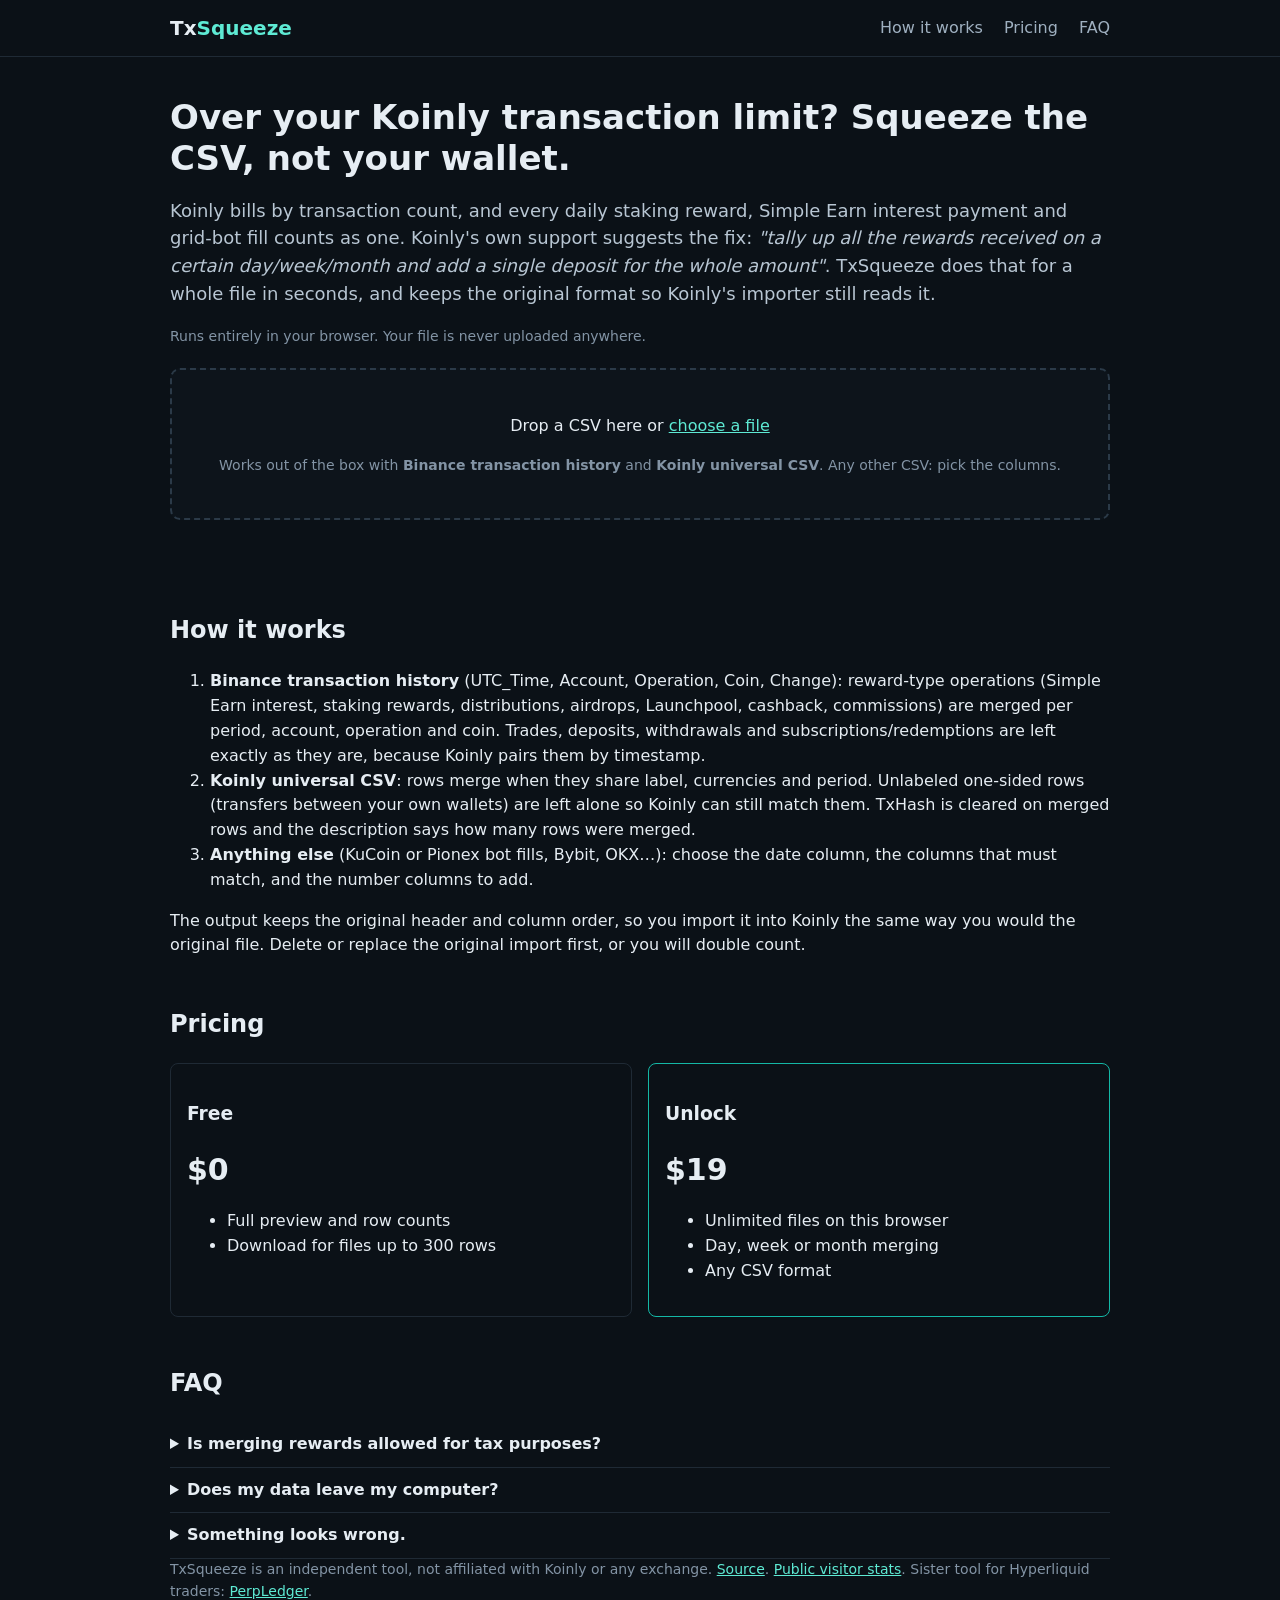
==== docs/index.html @ 69caf023 "TxSqueeze: merge reward/bot rows by period, format-preserving Co-Authored-By: Claude Opus 5.5 <norep" ====
<!doctype html>
<html lang="en">
<head>
<meta charset="utf-8">
<meta name="viewport" content="width=device-width, initial-scale=1">
<title>TxSqueeze — cut your Koinly transaction count (merge staking rewards and bot trades by day)</title>
<meta name="description" content="Over your Koinly transaction limit because of daily staking rewards or trading-bot fills? TxSqueeze merges them into daily, weekly or monthly rows in your browser and keeps the file format Koinly already reads (Binance transaction history, Koinly universal CSV, or any CSV).">
<meta property="og:title" content="TxSqueeze — cut your Koinly transaction count">
<meta property="og:description" content="Merge daily staking rewards and bot fills into one row per day, week or month. Same file format, fewer transactions, cheaper plan. Runs in your browser.">
<link rel="stylesheet" href="style.css">
</head>
<body>
<header>
  <div class="wrap">
    <div class="brand">Tx<span>Squeeze</span></div>
    <nav><a href="#how">How it works</a> <a href="#pricing">Pricing</a> <a href="#faq">FAQ</a></nav>
  </div>
</header>

<main class="wrap">
<section class="hero">
  <h1>Over your Koinly transaction limit? Squeeze the CSV, not your wallet.</h1>
  <p class="lead">Koinly bills by transaction count, and every daily staking reward, Simple Earn interest payment and grid-bot fill counts as one. Koinly's own support suggests the fix: <i>"tally up all the rewards received on a certain day/week/month and add a single deposit for the whole amount"</i>. TxSqueeze does that for a whole file in seconds, and keeps the original format so Koinly's importer still reads it.</p>
  <p class="muted">Runs entirely in your browser. Your file is never uploaded anywhere.</p>

  <div class="drop" id="drop">
    <input type="file" id="file" accept=".csv,text/csv">
    <p>Drop a CSV here or <label for="file" class="link">choose a file</label></p>
    <p class="muted">Works out of the box with <b>Binance transaction history</b> and <b>Koinly universal CSV</b>. Any other CSV: pick the columns.</p>
  </div>
  <div id="status"></div>
</section>

<section id="setup" hidden>
  <h2>What to merge <small id="detected"></small></h2>
  <div class="grid2">
    <label>Date column <select id="dateCol"></select></label>
    <label>Merge period
      <select id="period"><option value="day" selected>Per day</option><option value="week">Per week (Mon–Sun)</option><option value="month">Per month</option></select>
    </label>
  </div>
  <p class="muted">Rows merge when they fall in the same period and have the same value in every <b>keep-apart</b> column. Numbers in <b>sum</b> columns are added. Other columns keep the last row's value.</p>
  <div class="scroll"><table class="t small" id="cols"></table></div>
  <div class="grid2">
    <label>Only merge rows where <select id="filterCol"><option value="">(all rows)</option></select></label>
    <label>matches <input id="filterRe" placeholder="regex, e.g. interest|reward|staking"></label>
  </div>
  <p><button id="run" type="button">Squeeze</button></p>
</section>

<section id="out" hidden>
  <h2>Result</h2>
  <div id="result"></div>
  <h3>Preview <small id="pvinfo"></small></h3>
  <div class="scroll"><table class="t small" id="preview"></table></div>
  <div class="dl">
    <button id="dl" class="locked">Download squeezed CSV</button>
  </div>

  <div id="pay" class="pay">
    <h3>Unlock the download: $19, one time</h3>
    <p>Compare that with Koinly's extra-transaction pricing (about $10 per 1,000 above 10,000, or the jump from one plan to the next).</p>
    <p>Send <b>19 USDT or 19 USDC</b> on <b>Arbitrum One</b> to:</p>
    <p class="addr"><code id="payto">0x36c37d1b47737ba2b2a2cf1b5bc38509516b222f</code> <button id="copy" type="button">copy</button></p>
    <p class="muted">Only Arbitrum One: USDT (0xFd08…Cbb9) or native USDC (0xaf88…5831). Binance, OKX, Bybit and most exchanges can withdraw USDT/USDC on the Arbitrum One network directly. Other chains or tokens cannot be credited.</p>
    <p>Then paste the transaction hash. The page checks the transfer on-chain and unlocks downloads on this browser.</p>
    <div class="row"><input id="tx" placeholder="0x… Arbitrum transaction hash" spellcheck="false"><button id="verify" type="button">Verify payment</button></div>
    <details id="codebox"><summary>Have an unlock code?</summary><div class="row"><input id="code" placeholder="TS-XXXXXXXX" spellcheck="false"><button id="redeem" type="button">Redeem</button></div></details>
    <div id="paystatus"></div>
    <p class="muted">Small files are free: if your original file has 300 rows or fewer, the download is unlocked.</p>
  </div>
</section>

<section id="how">
  <h2>How it works</h2>
  <ol>
    <li><b>Binance transaction history</b> (UTC_Time, Account, Operation, Coin, Change): reward-type operations (Simple Earn interest, staking rewards, distributions, airdrops, Launchpool, cashback, commissions) are merged per period, account, operation and coin. Trades, deposits, withdrawals and subscriptions/redemptions are left exactly as they are, because Koinly pairs them by timestamp.</li>
    <li><b>Koinly universal CSV</b>: rows merge when they share label, currencies and period. Unlabeled one-sided rows (transfers between your own wallets) are left alone so Koinly can still match them. TxHash is cleared on merged rows and the description says how many rows were merged.</li>
    <li><b>Anything else</b> (KuCoin or Pionex bot fills, Bybit, OKX…): choose the date column, the columns that must match, and the number columns to add.</li>
  </ol>
  <p>The output keeps the original header and column order, so you import it into Koinly the same way you would the original file. Delete or replace the original import first, or you will double count.</p>
</section>

<section id="pricing">
  <h2>Pricing</h2>
  <div class="cards">
    <div class="card"><h3>Free</h3><p class="price">$0</p><ul><li>Full preview and row counts</li><li>Download for files up to 300 rows</li></ul></div>
    <div class="card hi"><h3>Unlock</h3><p class="price">$19</p><ul><li>Unlimited files on this browser</li><li>Day, week or month merging</li><li>Any CSV format</li></ul></div>
  </div>
</section>

<section id="faq">
  <h2>FAQ</h2>
  <details><summary>Is merging rewards allowed for tax purposes?</summary><p>Koinly's support team recommends it on its own forum for exactly this problem (<a href="https://discuss.koinly.io/t/staking-rewards-create-too-many-transactions/15427">example</a>, <a href="https://discuss.koinly.io/t/you-have-exceeded-the-total-number-of-transactions-allowed-on-your-account/13294">example</a>). Daily merging keeps each day's income at that day's prices; weekly or monthly merging is coarser. Rules differ by country, and this is not tax advice. If in doubt, ask your accountant which period to use.</p></details>
  <details><summary>Does my data leave my computer?</summary><p>No. The CSV is parsed and merged by JavaScript in this page. You can check the <a href="https://github.com/swarm-t3/txsqueeze">source</a> or disconnect from the internet after the page loads.</p></details>
  <details><summary>Something looks wrong.</summary><p><a href="https://github.com/swarm-t3/txsqueeze/issues">Open an issue</a> or <a href="mailto:megafi.app1+txsqueeze@gmail.com">email us</a>. If a paid squeeze doesn't work for your file and we can't fix it, we refund.</p></details>
</section>
</main>
<footer class="wrap muted">TxSqueeze is an independent tool, not affiliated with Koinly or any exchange. <a href="https://github.com/swarm-t3/txsqueeze">Source</a>. <a href="https://txsqueeze.goatcounter.com/">Public visitor stats</a>. Sister tool for Hyperliquid traders: <a href="https://swarm-t3.github.io/perpledger/">PerpLedger</a>.</footer>
<script data-goatcounter="https://txsqueeze.goatcounter.com/count" async src="//gc.zgo.at/count.js"></script>
<script src="app.js"></script>
</body>
</html>
---- docs/style.css ----
*{box-sizing:border-box}
body{margin:0;font:16px/1.55 system-ui,-apple-system,Segoe UI,Roboto,sans-serif;color:#e6edf3;background:#0b1117}
a{color:#5eead4}
.wrap{max-width:980px;margin:0 auto;padding:0 20px}
header{border-bottom:1px solid #1f2a35}
header .wrap{display:flex;justify-content:space-between;align-items:center;height:56px}
.brand{font-weight:800;font-size:20px}.brand span{color:#5eead4}
nav a{margin-left:16px;color:#9fb0c0;text-decoration:none}
h1{font-size:34px;line-height:1.2;margin:40px 0 12px}
h2{margin-top:48px}
.lead{color:#b8c6d3;font-size:18px}
.deadline{background:#3b2a07;border:1px solid #a16207;color:#fde68a;padding:8px 12px;border-radius:6px;display:inline-block}
form{display:flex;flex-wrap:wrap;gap:8px;margin:20px 0}
input,select{background:#111a23;border:1px solid #2b3a48;color:#e6edf3;padding:12px;border-radius:6px;font-size:15px}
#addr{flex:1 1 380px;font-family:ui-monospace,monospace}
button{background:#14b8a6;color:#04201c;border:0;padding:12px 18px;border-radius:6px;font-weight:700;cursor:pointer;font-size:15px}
button.locked{background:#334155;color:#cbd5e1}
button.locked::before{content:"🔒 "}
#status{min-height:24px;color:#9fb0c0}
.t{border-collapse:collapse;width:100%;margin:8px 0}
.t th,.t td{border-bottom:1px solid #1f2a35;padding:6px 8px;text-align:right;white-space:nowrap}
.t th:first-child,.t td:first-child{text-align:left}
.t.small{font-size:12px}
.t.small td,.t.small th{text-align:left}
.scroll{overflow-x:auto;max-height:360px;overflow-y:auto;border:1px solid #1f2a35;border-radius:6px}
.dl{display:flex;flex-wrap:wrap;gap:8px;margin:16px 0}
.pay{border:1px solid #14b8a6;border-radius:8px;padding:16px 20px;margin:20px 0;background:#0d1a1f}
.pay .addr code{font-size:15px;background:#111a23;padding:4px 8px;border-radius:4px;word-break:break-all}
.row{display:flex;gap:8px;flex-wrap:wrap}.row input{flex:1 1 380px;font-family:ui-monospace,monospace}
.muted{color:#8394a5;font-size:14px}
.warn{background:#3b2a07;border:1px solid #a16207;padding:8px 12px;border-radius:6px;margin:8px 0;color:#fde68a}
.ok{color:#5eead4;font-weight:700}.err{color:#fca5a5}
.cards{display:grid;grid-template-columns:repeat(auto-fit,minmax(240px,1fr));gap:16px}
.card{border:1px solid #1f2a35;border-radius:8px;padding:16px}.card.hi{border-color:#14b8a6}
.price{font-size:30px;font-weight:800;margin:0}
details{border-bottom:1px solid #1f2a35;padding:10px 0}summary{cursor:pointer;font-weight:600}
footer{padding:40px 20px}
small{color:#8394a5;font-weight:400;font-size:13px}
.cardbox{margin:24px 0}#card{width:100%;max-width:600px;height:auto;border-radius:10px;border:1px solid #1f2a35;display:block}
.dl a{text-decoration:none}
.drop{border:2px dashed #2b3a48;border-radius:10px;padding:28px;text-align:center;margin:20px 0;background:#0d141b}
.drop.over{border-color:#14b8a6;background:#0d1a1f}
.drop input{display:none}.link{color:#5eead4;text-decoration:underline;cursor:pointer}
.grid2{display:grid;grid-template-columns:repeat(auto-fit,minmax(280px,1fr));gap:12px;margin:12px 0}
.grid2 label{display:flex;flex-direction:column;gap:6px;color:#9fb0c0;font-size:14px}
.big{font-size:26px;margin:8px 0}
.t select{padding:4px 6px;font-size:13px}
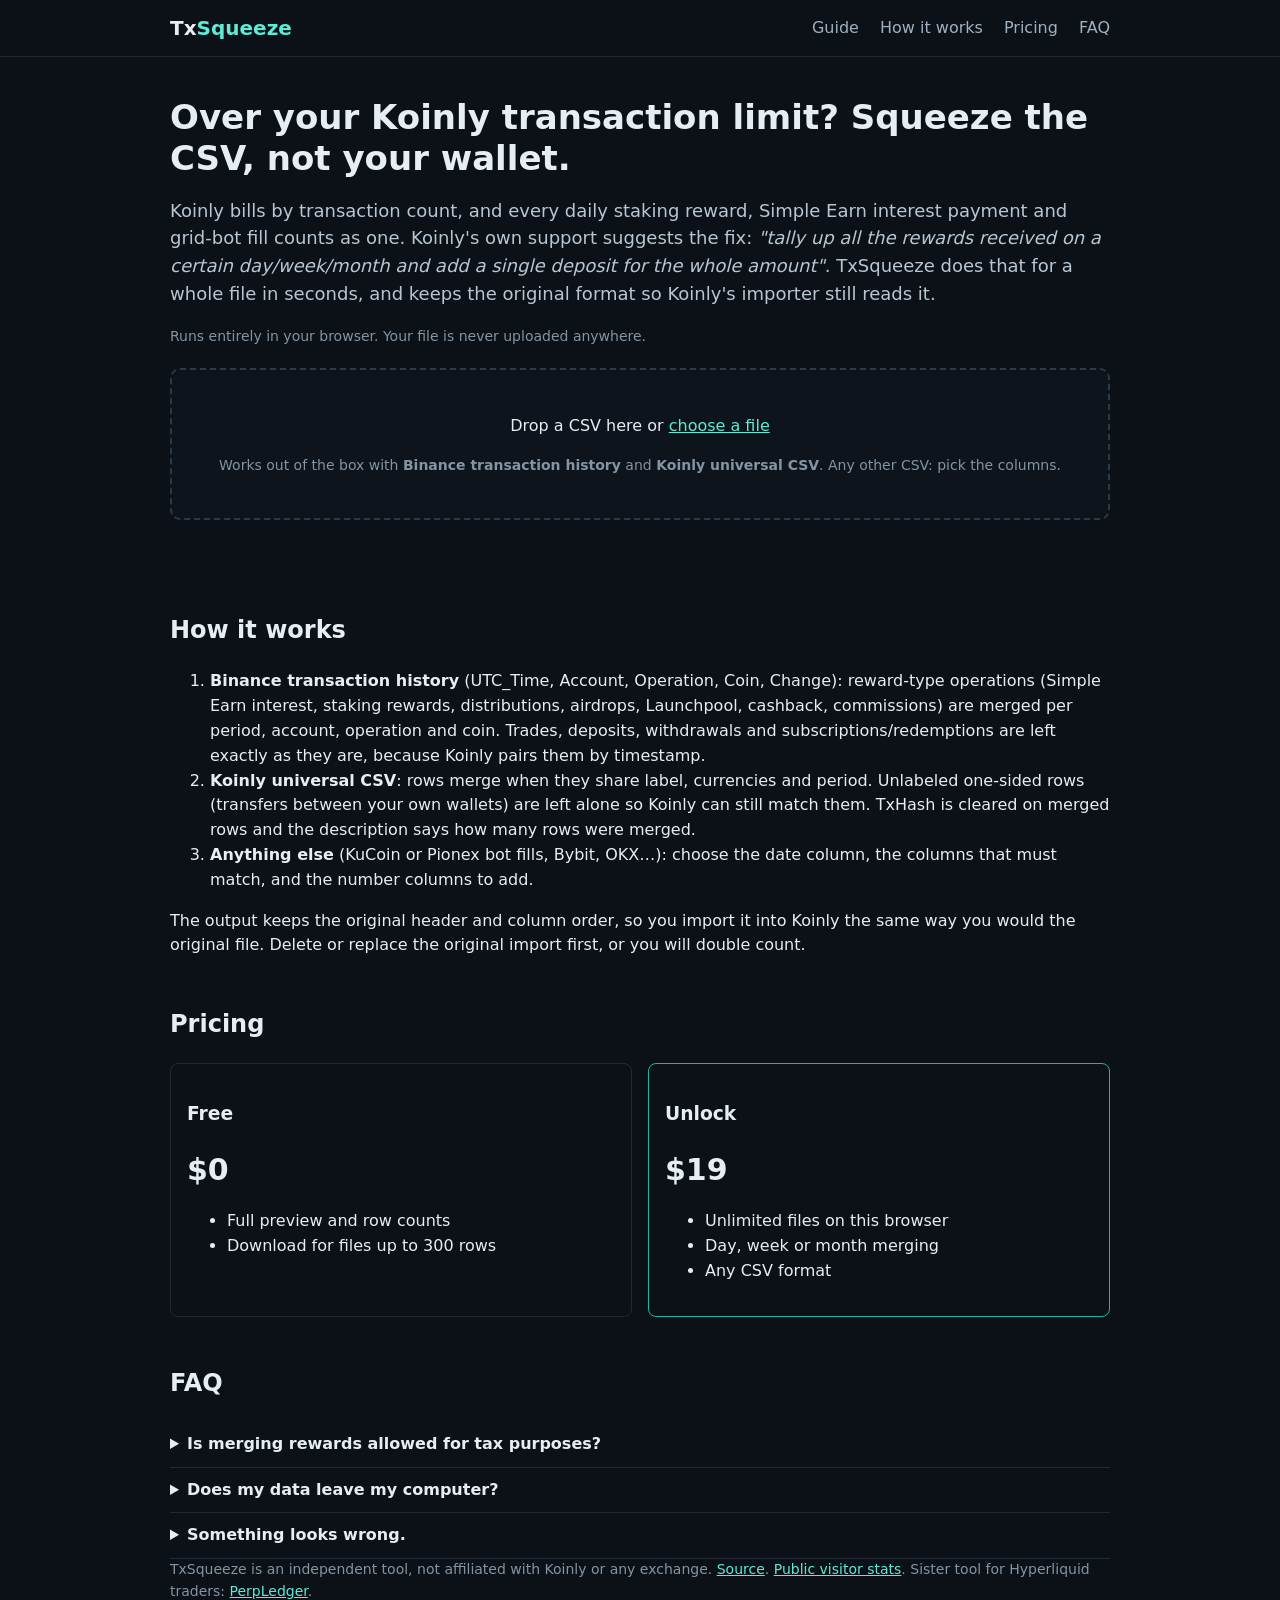
==== commit c8a577b7: "Guide page, sitemap, IndexNow key, unlock code hash Co-Authored-By: Claude Opus 5.5 <noreply@anthrop" ====
--- a/docs/index.html
+++ b/docs/index.html
@@ -13,7 +13,7 @@
 <header>
   <div class="wrap">
     <div class="brand">Tx<span>Squeeze</span></div>
-    <nav><a href="#how">How it works</a> <a href="#pricing">Pricing</a> <a href="#faq">FAQ</a></nav>
+    <nav><a href="reduce-koinly-transaction-count.html">Guide</a> <a href="#how">How it works</a> <a href="#pricing">Pricing</a> <a href="#faq">FAQ</a></nav>
   </div>
 </header>
 
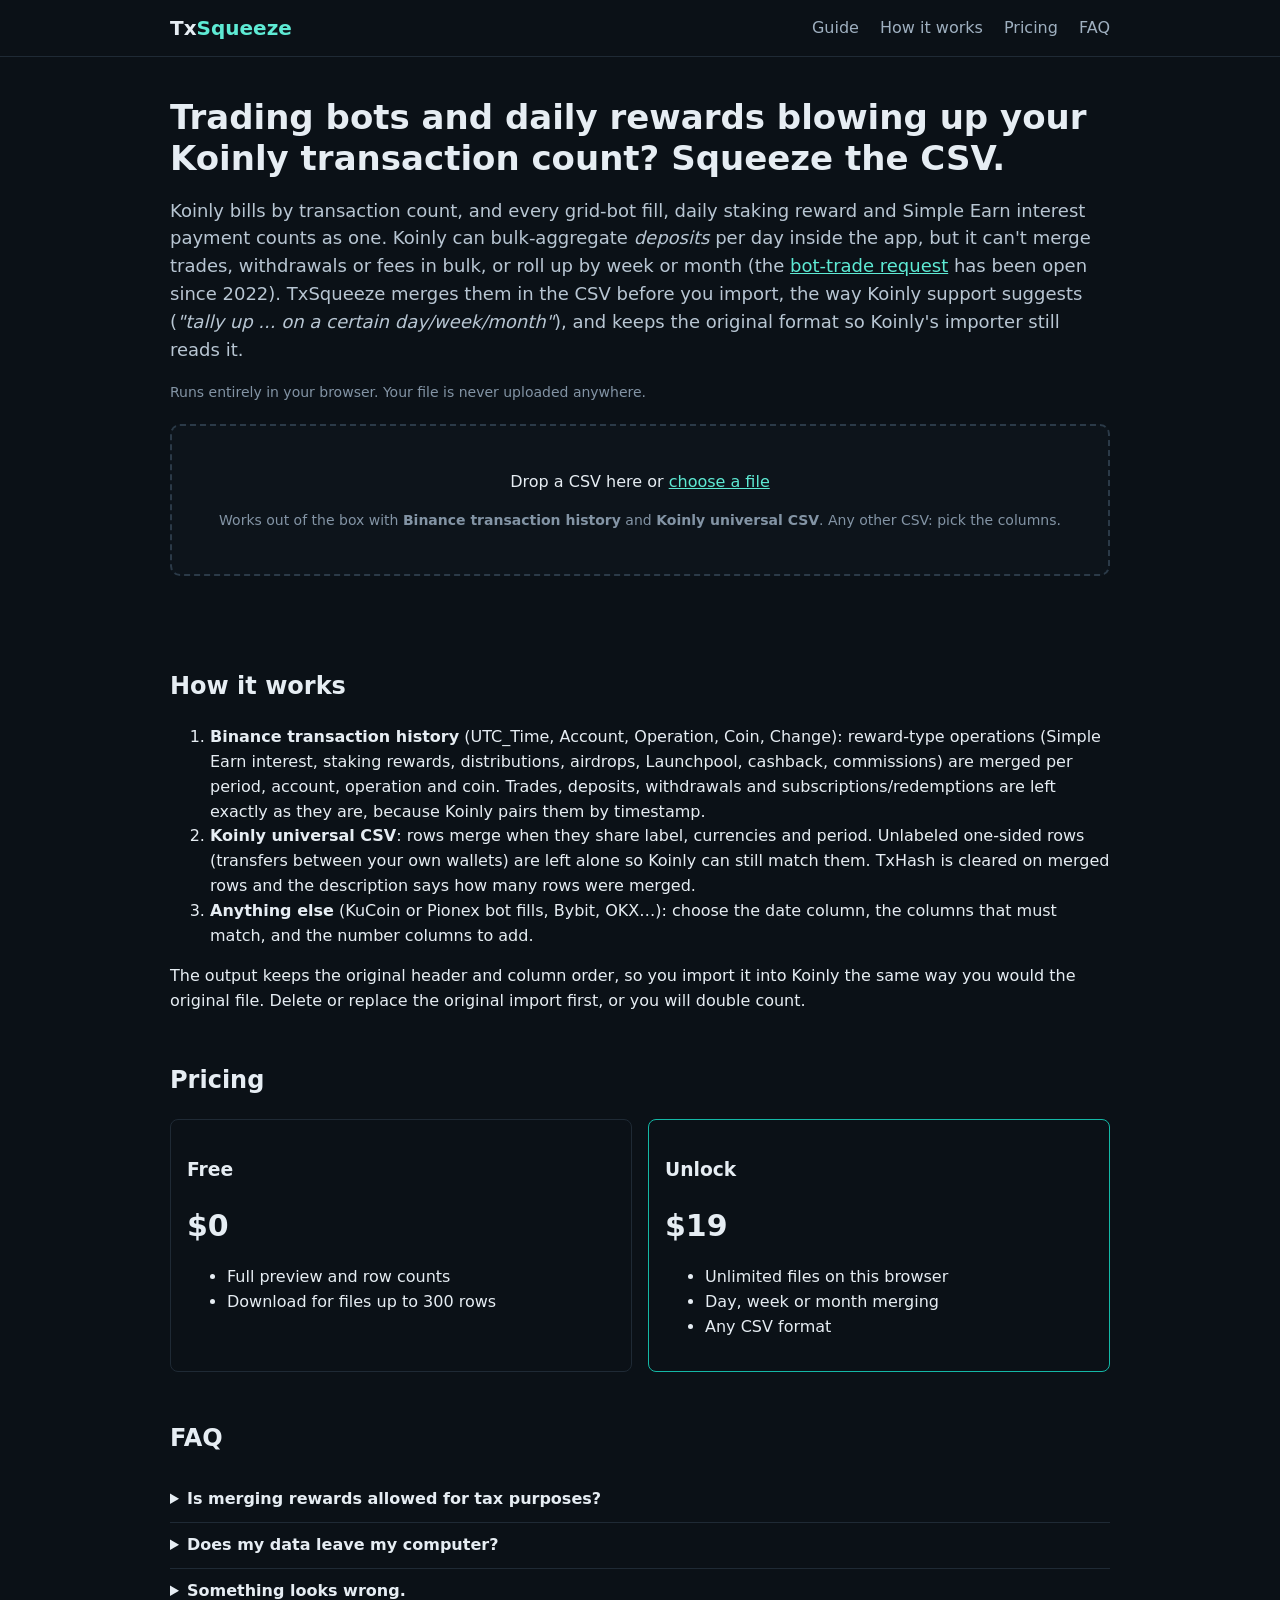
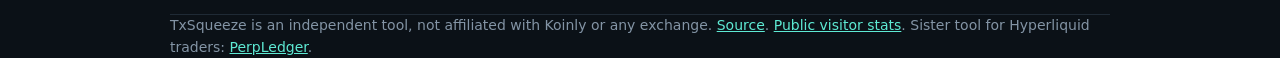
==== commit e25d41b0: "Lead with bot trades; accurate note on Koinly's deposit-only bulk aggregate; fix constant numeric co" ====
--- a/docs/index.html
+++ b/docs/index.html
@@ -6,7 +6,7 @@
 <title>TxSqueeze — cut your Koinly transaction count (merge staking rewards and bot trades by day)</title>
 <meta name="description" content="Over your Koinly transaction limit because of daily staking rewards or trading-bot fills? TxSqueeze merges them into daily, weekly or monthly rows in your browser and keeps the file format Koinly already reads (Binance transaction history, Koinly universal CSV, or any CSV).">
 <meta property="og:title" content="TxSqueeze — cut your Koinly transaction count">
-<meta property="og:description" content="Merge daily staking rewards and bot fills into one row per day, week or month. Same file format, fewer transactions, cheaper plan. Runs in your browser.">
+<meta property="og:description" content="Merge trading-bot fills and daily rewards into one row per day, week or month. Same file format, fewer Koinly transactions, cheaper plan. Runs in your browser.">
 <link rel="stylesheet" href="style.css">
 </head>
 <body>
@@ -19,8 +19,8 @@
 
 <main class="wrap">
 <section class="hero">
-  <h1>Over your Koinly transaction limit? Squeeze the CSV, not your wallet.</h1>
-  <p class="lead">Koinly bills by transaction count, and every daily staking reward, Simple Earn interest payment and grid-bot fill counts as one. Koinly's own support suggests the fix: <i>"tally up all the rewards received on a certain day/week/month and add a single deposit for the whole amount"</i>. TxSqueeze does that for a whole file in seconds, and keeps the original format so Koinly's importer still reads it.</p>
+  <h1>Trading bots and daily rewards blowing up your Koinly transaction count? Squeeze the CSV.</h1>
+  <p class="lead">Koinly bills by transaction count, and every grid-bot fill, daily staking reward and Simple Earn interest payment counts as one. Koinly can bulk-aggregate <i>deposits</i> per day inside the app, but it can't merge trades, withdrawals or fees in bulk, or roll up by week or month (the <a href="https://feedback.koinly.io/feature-requests/p/aggregate-trading-bot-transactions">bot-trade request</a> has been open since 2022). TxSqueeze merges them in the CSV before you import, the way Koinly support suggests (<i>"tally up ... on a certain day/week/month"</i>), and keeps the original format so Koinly's importer still reads it.</p>
   <p class="muted">Runs entirely in your browser. Your file is never uploaded anywhere.</p>
 
   <div class="drop" id="drop">
@@ -39,7 +39,7 @@
       <select id="period"><option value="day" selected>Per day</option><option value="week">Per week (Mon–Sun)</option><option value="month">Per month</option></select>
     </label>
   </div>
-  <p class="muted">Rows merge when they fall in the same period and have the same value in every <b>keep-apart</b> column. Numbers in <b>sum</b> columns are added. Other columns keep the last row's value.</p>
+  <p class="muted">Rows merge when they fall in the same period and have the same value in every <b>keep-apart</b> column. Numbers in <b>sum</b> columns are added, <b>average</b> columns (prices) are averaged, and other columns keep the last row's value.</p>
   <div class="scroll"><table class="t small" id="cols"></table></div>
   <div class="grid2">
     <label>Only merge rows where <select id="filterCol"><option value="">(all rows)</option></select></label>
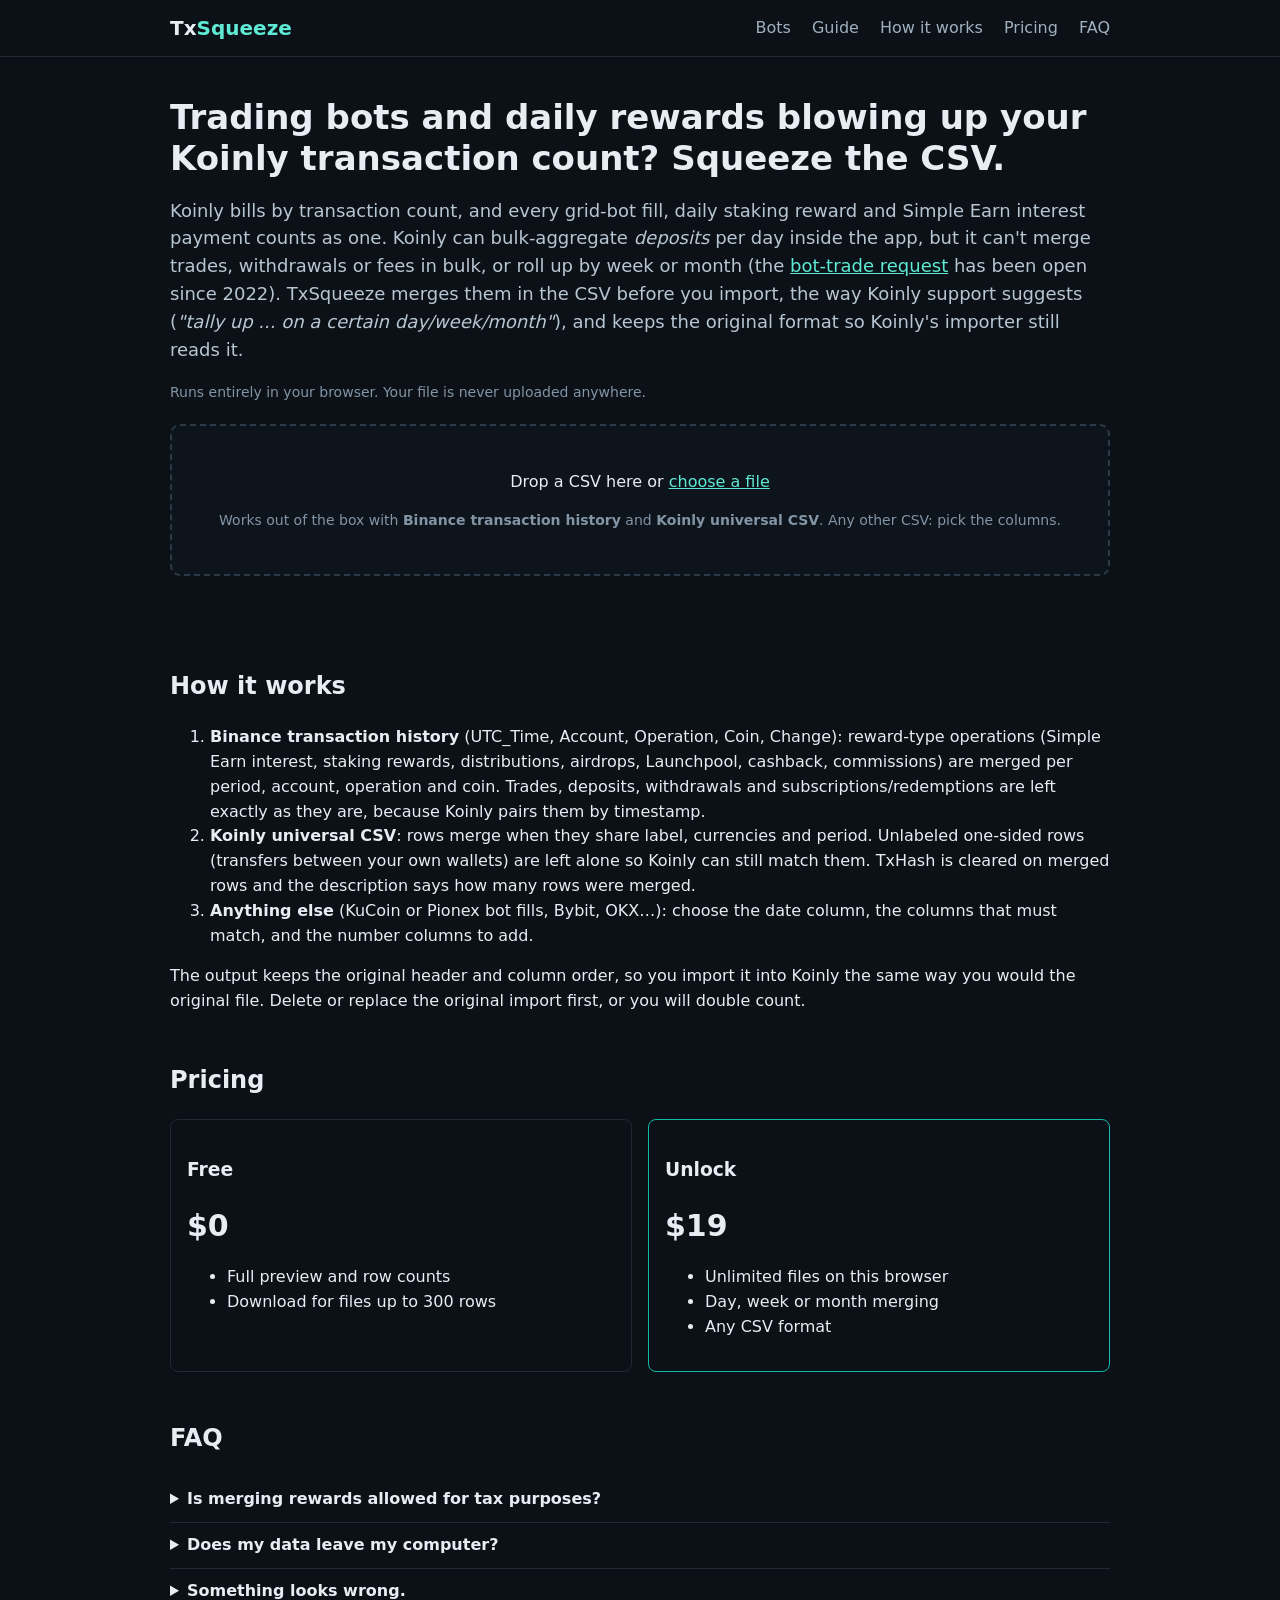
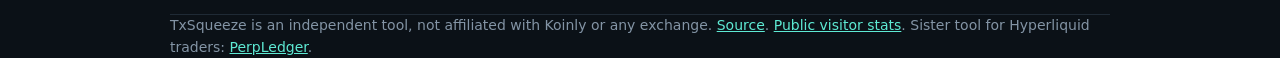
==== commit a91ef102: "Trading bots guide page Co-Authored-By: Claude Opus 5.5 <noreply@anthropic.com>" ====
--- a/docs/index.html
+++ b/docs/index.html
@@ -13,7 +13,7 @@
 <header>
   <div class="wrap">
     <div class="brand">Tx<span>Squeeze</span></div>
-    <nav><a href="reduce-koinly-transaction-count.html">Guide</a> <a href="#how">How it works</a> <a href="#pricing">Pricing</a> <a href="#faq">FAQ</a></nav>
+    <nav><a href="koinly-trading-bot-transactions.html">Bots</a> <a href="reduce-koinly-transaction-count.html">Guide</a> <a href="#how">How it works</a> <a href="#pricing">Pricing</a> <a href="#faq">FAQ</a></nav>
   </div>
 </header>
 
